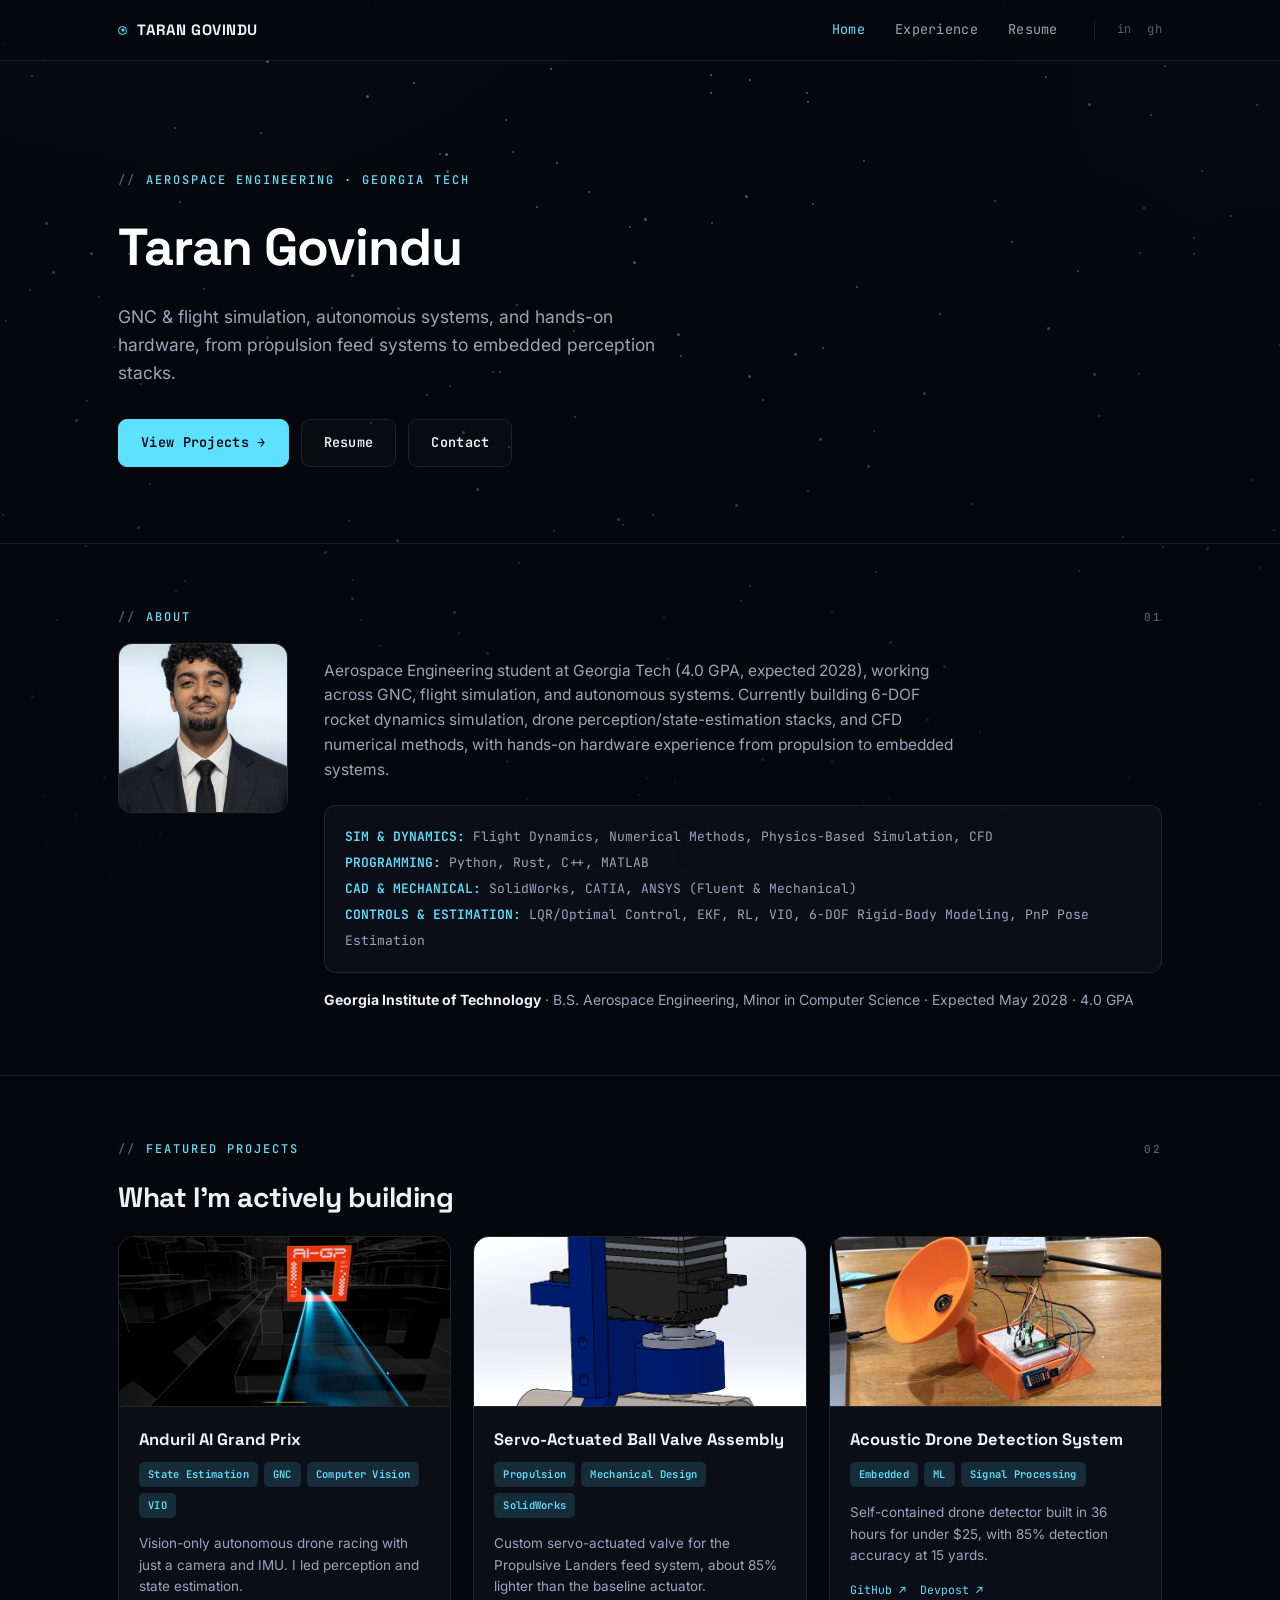
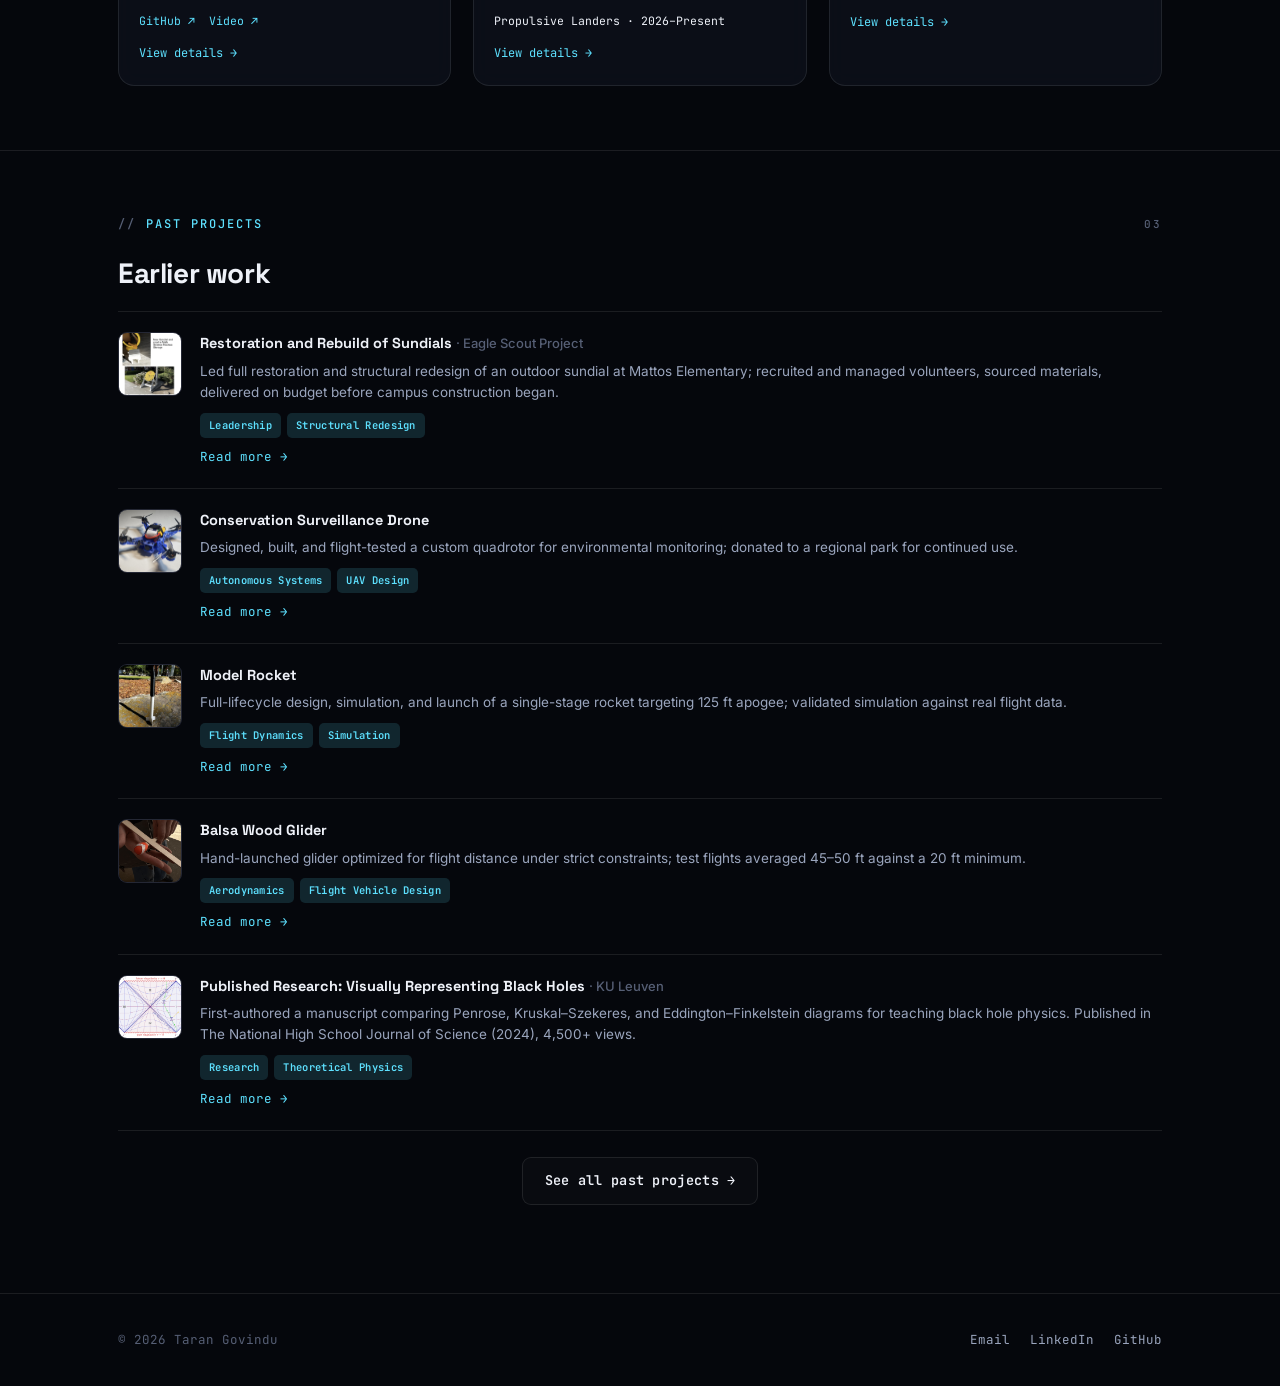
==== index.html @ 582e8c36 "Add files via upload" ====
<!DOCTYPE html>
<html lang="en">
<head>
<meta charset="UTF-8">
<meta name="viewport" content="width=device-width, initial-scale=1.0">
<title>Taran Govindu | Aerospace Engineer</title>
<link rel="preconnect" href="https://fonts.googleapis.com">
<link href="https://fonts.googleapis.com/css2?family=Inter:wght@400;500;600;700&family=Space+Grotesk:wght@500;600;700&family=JetBrains+Mono:wght@400;500;600&display=swap" rel="stylesheet">
<link rel="stylesheet" href="style.css">
</head>
<body>

<div class="space-bg">
  <div class="stars-layer stars-small"></div>
  <div class="stars-layer stars-med"></div>
  <div class="stars-layer stars-big"></div>
  <div class="vignette"></div>
</div>

<nav>
  <div class="nav-inner">
    <div class="brand"><span class="orbit"></span>TARAN GOVINDU</div>
    <div class="nav-links">
      <a href="index.html" class="active">Home</a>
      <a href="experience.html">Experience</a>
      <a href="resume.html">Resume</a>
      <div class="nav-icons">
        <a href="https://www.linkedin.com/in/taran-govindu/" target="_blank">in</a>
        <a href="https://github.com/Gowindude" target="_blank">gh</a>
      </div>
    </div>
  </div>
</nav>

<header class="hero">
  <div class="wrap">
    <div class="eyebrow">Aerospace Engineering · Georgia Tech</div>
    <h1>Taran Govindu</h1>
    <p class="tagline">GNC &amp; flight simulation, autonomous systems, and hands-on hardware, from propulsion feed systems to embedded perception stacks.</p>
    <div class="hero-ctas">
      <a class="btn btn-primary" href="#projects">View Projects →</a>
      <a class="btn btn-ghost" href="resume.html">Resume</a>
      <a class="btn btn-ghost" href="mailto:tgovindu6@gatech.edu">Contact</a>
    </div>
  </div>
</header>

<section class="bordered">
  <div class="wrap">
    <div class="eyebrow">About <span class="idx">01</span></div>
    <div class="about-grid">
      <div class="about-photo"><img src="img/profile.png" alt="Taran Govindu"></div>
      <div>
        <p class="about-text">Aerospace Engineering student at Georgia Tech (4.0 GPA, expected 2028), working across GNC, flight simulation, and autonomous systems. Currently building 6-DOF rocket dynamics simulation, drone perception/state-estimation stacks, and CFD numerical methods, with hands-on hardware experience from propulsion to embedded systems.</p>
        <div class="skills-line">
          <b>SIM &amp; DYNAMICS:</b> Flight Dynamics, Numerical Methods, Physics-Based Simulation, CFD<br>
          <b>PROGRAMMING:</b> Python, Rust, C++, MATLAB<br>
          <b>CAD &amp; MECHANICAL:</b> SolidWorks, CATIA, ANSYS (Fluent &amp; Mechanical)<br>
          <b>CONTROLS &amp; ESTIMATION:</b> LQR/Optimal Control, EKF, RL, VIO, 6-DOF Rigid-Body Modeling, PnP Pose Estimation
        </div>
        <div class="edu-line"><b>Georgia Institute of Technology</b> · B.S. Aerospace Engineering, Minor in Computer Science · Expected May 2028 · 4.0 GPA</div>
      </div>
    </div>
  </div>
</section>

<section class="bordered" id="projects">
  <div class="wrap">
    <div class="eyebrow">Featured Projects <span class="idx">02</span></div>
    <div class="section-title">What I'm actively building</div>

    <div class="project-grid">

      <!-- ANDURIL -->
      <div class="pcard" data-modal="modal-anduril">
        <div class="pcard-thumb"><img src="img/anduril-1.jpg" alt="Anduril AI Grand Prix gate detection overlay"></div>
        <div class="pcard-body">
          <h3>Anduril AI Grand Prix</h3>
          <div class="tags">
            <span class="tag">State Estimation</span><span class="tag">GNC</span><span class="tag">Computer Vision</span><span class="tag">VIO</span>
          </div>
          <p class="pcard-summary">Vision-only autonomous drone racing with just a camera and IMU. I led perception and state estimation.</p>
          <div class="pcard-links">
            <a href="https://github.com/ayushc121/AndurilGP" target="_blank" onclick="event.stopPropagation()">GitHub ↗</a>
            <a href="https://www.youtube.com/watch?v=HfdJw55CZkQ" target="_blank" onclick="event.stopPropagation()">Video ↗</a>
          </div>
          <div class="view-details">View details →</div>
        </div>
      </div>

      <!-- SERVO VALVE -->
      <div class="pcard" data-modal="modal-servo">
        <div class="pcard-thumb"><img src="img/servo-1.png" alt="Servo-actuated ball valve assembly"></div>
        <div class="pcard-body">
          <h3>Servo-Actuated Ball Valve Assembly</h3>
          <div class="tags">
            <span class="tag">Propulsion</span><span class="tag">Mechanical Design</span><span class="tag">SolidWorks</span>
          </div>
          <p class="pcard-summary">Custom servo-actuated valve for the Propulsive Landers feed system, about 85% lighter than the baseline actuator.</p>
          <div class="pcard-links">
            <span>Propulsive Landers · 2026–Present</span>
          </div>
          <div class="view-details">View details →</div>
        </div>
      </div>

      <!-- ACOUSTIC DRONE -->
      <div class="pcard" data-modal="modal-acoustic">
        <div class="pcard-thumb"><img src="img/acoustic-1.jpeg" alt="Acoustic drone detection system"></div>
        <div class="pcard-body">
          <h3>Acoustic Drone Detection System</h3>
          <div class="tags">
            <span class="tag">Embedded</span><span class="tag">ML</span><span class="tag">Signal Processing</span>
          </div>
          <p class="pcard-summary">Self-contained drone detector built in 36 hours for under $25, with 85% detection accuracy at 15 yards.</p>
          <div class="pcard-links">
            <a href="https://github.com/ayushc121/starkHacks" target="_blank" onclick="event.stopPropagation()">GitHub ↗</a>
            <a href="https://devpost.com/software/omen-1k92c5" target="_blank" onclick="event.stopPropagation()">Devpost ↗</a>
          </div>
          <div class="view-details">View details →</div>
        </div>
      </div>

    </div>
  </div>
</section>

<section>
  <div class="wrap">
    <div class="eyebrow">Past Projects <span class="idx">03</span></div>
    <div class="section-title">Earlier work</div>
    <div class="past-list">

      <div class="past-row">
        <div class="past-thumb"><img src="img/sundial-1.png" alt="Restored sundial"></div>
        <div>
          <h4>Restoration and Rebuild of Sundials <span class="meta-tag">· Eagle Scout Project</span></h4>
          <p>Led full restoration and structural redesign of an outdoor sundial at Mattos Elementary; recruited and managed volunteers, sourced materials, delivered on budget before campus construction began.</p>
          <div class="tags"><span class="tag">Leadership</span><span class="tag">Structural Redesign</span></div>
          <a class="read-more" href="past-projects.html#sundials">Read more →</a>
        </div>
      </div>

      <div class="past-row">
        <div class="past-thumb"><img src="img/drone-1.jpg" alt="Conservation surveillance drone"></div>
        <div>
          <h4>Conservation Surveillance Drone</h4>
          <p>Designed, built, and flight-tested a custom quadrotor for environmental monitoring; donated to a regional park for continued use.</p>
          <div class="tags"><span class="tag">Autonomous Systems</span><span class="tag">UAV Design</span></div>
          <a class="read-more" href="past-projects.html#conservation-drone">Read more →</a>
        </div>
      </div>

      <div class="past-row">
        <div class="past-thumb"><img src="img/rocket-1.jpg" alt="Model rocket"></div>
        <div>
          <h4>Model Rocket</h4>
          <p>Full-lifecycle design, simulation, and launch of a single-stage rocket targeting 125 ft apogee; validated simulation against real flight data.</p>
          <div class="tags"><span class="tag">Flight Dynamics</span><span class="tag">Simulation</span></div>
          <a class="read-more" href="past-projects.html#model-rocket">Read more →</a>
        </div>
      </div>

      <div class="past-row">
        <div class="past-thumb"><img src="img/glider-1.png" alt="Balsa wood glider"></div>
        <div>
          <h4>Balsa Wood Glider</h4>
          <p>Hand-launched glider optimized for flight distance under strict constraints; test flights averaged 45–50 ft against a 20 ft minimum.</p>
          <div class="tags"><span class="tag">Aerodynamics</span><span class="tag">Flight Vehicle Design</span></div>
          <a class="read-more" href="past-projects.html#balsa-glider">Read more →</a>
        </div>
      </div>

      <div class="past-row">
        <div class="past-thumb"><img src="img/blackhole-1.png" alt="Penrose diagram, black hole spacetime research"></div>
        <div>
          <h4>Published Research: Visually Representing Black Holes <span class="meta-tag">· KU Leuven</span></h4>
          <p>First-authored a manuscript comparing Penrose, Kruskal–Szekeres, and Eddington–Finkelstein diagrams for teaching black hole physics. Published in The National High School Journal of Science (2024), 4,500+ views.</p>
          <div class="tags"><span class="tag">Research</span><span class="tag">Theoretical Physics</span></div>
          <a class="read-more" href="past-projects.html#black-hole-research">Read more →</a>
        </div>
      </div>

    </div>
    <div class="past-section-cta">
      <a class="btn btn-ghost" href="past-projects.html">See all past projects →</a>
    </div>
  </div>
</section>

<footer>
  <div class="wrap" style="display:flex; justify-content:space-between; width:100%; align-items:center;">
    <div>© 2026 Taran Govindu</div>
    <div class="footer-links">
      <a href="mailto:tgovindu6@gatech.edu">Email</a>
      <a href="https://www.linkedin.com/in/taran-govindu/" target="_blank">LinkedIn</a>
      <a href="https://github.com/Gowindude" target="_blank">GitHub</a>
    </div>
  </div>
</footer>

<!-- ===== MODAL OVERLAY ===== -->
<div class="modal-overlay" id="modal-overlay">
  <div class="modal-panel" id="modal-panel"></div>
</div>

<!-- ===== HIDDEN MODAL TEMPLATES ===== -->
<template id="modal-anduril">
  <button class="modal-close" onclick="closeModal()">✕</button>
  <div class="tags"><span class="tag">State Estimation</span><span class="tag">GNC</span><span class="tag">Computer Vision</span><span class="tag">VIO</span></div>
  <h2>Anduril AI Grand Prix</h2>
  <div class="pp-meta">Autonomous Drone Racing Competition · May – Aug 2026</div>
  <div class="modal-gallery">
    <img src="img/anduril-1.jpg" alt="Sim gameplay view of the drone approaching a gate">
    <img src="img/anduril-detect-1.jpg" alt="Gate detection at close range">
    <img src="img/anduril-detect-5.jpg" alt="Gate detection with AI GP branding visible">
    <img src="img/anduril-detect-3.jpg" alt="Gate detection at mid range">
    <img src="img/anduril-detect-7.jpg" alt="Gate detection at longer range">
  </div>
  <div class="whr">
    <h4>What?</h4>
    <ul>
      <li>Built a vision-only autonomous racing client for the DCL drone simulator, using just a camera and IMU with no other sensors, flying a full course of gates with zero human input</li>
      <li>Worked as a 2-person team; my scope was perception and state estimation</li>
    </ul>
    <h4>How?</h4>
    <ul>
      <li>Detected gates with a Perspective-n-Point (PnP) pose solver reading the live camera feed</li>
      <li>Fused gate detections with IMU data in a six-state, gate-relative Extended Kalman Filter (EKF) running at 400 Hz for visual-inertial odometry</li>
      <li>Built the offline accuracy-scoring framework that diffed 934 frames against true odometry by range, and traced a systematic −1.12 m vertical bias to the vision pipeline</li>
    </ul>
    <h4>Results?</h4>
    <ul>
      <li>6.5x lower position error vs. raw strapdown, 2.8x lower velocity error vs. raw computer vision</li>
      <li>Completed the full course in both virtual qualifiers: VQ1, which was telemetry-guided, and VQ2, which was vision-only with just a camera and IMU</li>
      <li>VQ2's vision-only system worked and cleared every gate, but wasn't fast enough to advance past the virtual qualifiers</li>
    </ul>
  </div>
  <div class="teammate-note">Built with a teammate. I led perception and state estimation, and they led MAVLink comms, controls, and system identification.</div>
  <div class="pcard-links">
    <a href="https://github.com/ayushc121/AndurilGP" target="_blank">GitHub ↗</a>
    <a href="https://www.youtube.com/watch?v=HfdJw55CZkQ" target="_blank">Video ↗</a>
  </div>
</template>

<template id="modal-servo">
  <button class="modal-close" onclick="closeModal()">✕</button>
  <div class="tags"><span class="tag">Propulsion</span><span class="tag">Mechanical Design</span><span class="tag">SolidWorks</span></div>
  <h2>Servo-Actuated Ball Valve Assembly</h2>
  <div class="pp-meta">Propulsive Landers Rocket Team · 2026 – Present</div>
  <div class="modal-gallery">
    <img src="img/servo-1.png" alt="Servo mount iteration with direct mounting to valve">
    <img src="img/servo-2.png" alt="Direct mounting iteration with servo using metal hardware">
    <img src="img/servo-3.png" alt="Gear-reduction iteration with custom gears, hex mount, and metal adapter plates">
  </div>
  <div class="whr">
    <h4>What?</h4>
    <ul>
      <li>Designed a custom servo-actuated ball valve assembly for the Propulsive Landers propulsion feed system</li>
      <li>Goal: replace an existing ~5 lb electric motor actuator under a strict 5.5 lb total PFS mass budget</li>
    </ul>
    <h4>How?</h4>
    <ul>
      <li>Sized the servo from first principles using torque requirements derived from valve geometry and flow conditions</li>
      <li>Modeled three design iterations in SolidWorks (direct mount, metal-hardware mount, and a gear-reduction mount to cut required servo torque), incorporating feedback from structures and propulsion leads</li>
      <li>Managed the full project lifecycle from constraints analysis through 3D printing and assembly</li>
    </ul>
    <h4>Results?</h4>
    <ul>
      <li>~85% mass reduction per actuator (~0.7 lb vs. ~5 lb), saving ~16 lbs across all 4 PFS valves</li>
      <li>Final configuration selected for implementation; hardware testing in progress</li>
    </ul>
  </div>
</template>

<template id="modal-acoustic">
  <button class="modal-close" onclick="closeModal()">✕</button>
  <div class="tags"><span class="tag">Embedded</span><span class="tag">ML</span><span class="tag">Signal Processing</span></div>
  <h2>Acoustic Drone Detection System</h2>
  <div class="pp-meta">36-Hour Hackathon Build · Apr 2026</div>
  <div class="modal-gallery">
    <img src="img/acoustic-1.jpeg" alt="Fully assembled detection system with printed dish and electronics">
    <img src="img/acoustic-2.jpeg" alt="Detection system and optional display reacting to drone audio">
    <img src="img/acoustic-3.jpg" alt="Solar panel power source for detection system">
    <img src="img/acoustic-4.png" alt="Parabolic dish modeled in SolidWorks">
  </div>
  <div class="whr">
    <h4>What?</h4>
    <ul>
      <li>Self-contained drone detection system built in under 36 hours for under $25, with no WiFi or external dependencies</li>
      <li>Processes audio in real time and outputs a confidence score for drone presence</li>
    </ul>
    <h4>How?</h4>
    <ul>
      <li>Reverse-engineered a speaker as a microphone using acoustic reciprocity after no reliable mic was available</li>
      <li>3D-printed a mathematically calculated parabolic dish in SolidWorks to maximize signal capture, solar-powered</li>
      <li>Trained a deep learning model on 20,000+ audio samples in Python; ported to C++ to run entirely on an ESP32 microcontroller</li>
    </ul>
    <h4>Results?</h4>
    <ul>
      <li>85% drone detection accuracy at 15 yards, fully on-device with no external compute</li>
    </ul>
  </div>
  <div class="teammate-note">Built with a teammate at a 36-hour hackathon.</div>
  <div class="pcard-links">
    <a href="https://github.com/ayushc121/starkHacks" target="_blank">GitHub ↗</a>
    <a href="https://devpost.com/software/omen-1k92c5" target="_blank">Devpost ↗</a>
  </div>
</template>

<script>
  const overlay = document.getElementById('modal-overlay');
  const panel = document.getElementById('modal-panel');

  document.querySelectorAll('.pcard[data-modal]').forEach(card => {
    card.addEventListener('click', () => {
      const tpl = document.getElementById(card.dataset.modal);
      if (!tpl) return;
      panel.innerHTML = tpl.innerHTML;
      overlay.classList.add('open');
      document.body.style.overflow = 'hidden';
    });
  });

  function closeModal(){
    overlay.classList.remove('open');
    document.body.style.overflow = '';
  }
  overlay.addEventListener('click', (e) => { if (e.target === overlay) closeModal(); });
  document.addEventListener('keydown', (e) => { if (e.key === 'Escape') closeModal(); });
</script>

</body>
</html>
---- style.css ----
/* ===== Taran Govindu | Portfolio · Deep Space theme ===== */
:root{
  --bg: #05070c;
  --panel: rgba(16,20,32,0.6);
  --panel-solid: #0e1220;
  --border: rgba(255,255,255,0.09);
  --border-hover: rgba(94,225,255,0.45);
  --text: #eef1f8;
  --text-dim: #9aa5bd;
  --text-faint: #565f75;
  --accent: #5ee1ff;
  --accent-soft: rgba(94,225,255,0.14);
  --accent-2: #ffb454;
  --radius: 16px;
  --maxw: 1100px;
  --mono: 'JetBrains Mono', ui-monospace, monospace;
  --display: 'Space Grotesk', 'Inter', sans-serif;
  --body-font: 'Inter', -apple-system, sans-serif;
}
*{box-sizing:border-box;}
html{scroll-behavior:smooth;}
body{
  margin:0;
  background: var(--bg);
  color: var(--text);
  font-family: var(--body-font);
  line-height:1.6;
  position:relative;
  overflow-x:hidden;
}
a{color:inherit; text-decoration:none;}
.wrap{max-width:var(--maxw); margin:0 auto; padding:0 28px; position:relative; z-index:2;}

/* ===== Deep space background layers ===== */
.space-bg{
  position:fixed; inset:0; z-index:0; pointer-events:none; overflow:hidden;
  background:
    radial-gradient(ellipse 900px 600px at 12% -10%, rgba(94,225,255,0.05), transparent 60%),
    radial-gradient(ellipse 800px 700px at 100% 10%, rgba(157,94,255,0.05), transparent 55%),
    radial-gradient(ellipse 700px 900px at 50% 120%, rgba(255,140,80,0.03), transparent 60%),
    #05070c;
}
.stars-layer{position:absolute; inset:0; width:100%; height:100%;}
.stars-small{width:2px; height:2px; background:transparent; box-shadow:663px 617px #fff, 808px 2666px #fff, 98px 296px #fff, 1681px 2194px #fff, 192px 1497px #fff, 1193px 237px #fff, 1863px 2078px #fff, 439px 153px #fff, 176px 1776px #fff, 856px 286px #fff, 492px 371px #fff, 1128px 1738px #fff, 121px 2316px #fff, 253px 914px #fff, 1291px 2569px #fff, 1193px 253px #fff, 1181px 2398px #fff, 812px 203px #fff, 1999px 905px #fff, 95px 2280px #fff, 1758px 545px #fff, 593px 1716px #fff, 295px 2214px #fff, 241px 2338px #fff, 631px 2294px #fff, 1671px 2793px #fff, 370px 422px #fff, 1191px 2339px #fff, 1308px 769px #fff, 762px 399px #fff, 1121px 2916px #fff, 128px 2311px #fff, 122px 2535px #fff, 421px 2033px #fff, 1393px 2177px #fff, 875px 1286px #fff, 953px 2398px #fff, 1891px 1856px #fff, 740px 1227px #fff, 508px 736px #fff, 1431px 999px #fff, 167px 2352px #fff, 614px 2151px #fff, 1013px 1406px #fff, 1493px 1838px #fff, 589px 2494px #fff, 149px 483px #fff, 1048px 1712px #fff, 337px 1401px #fff, 311px 2002px #fff, 863px 160px #fff, 1970px 2737px #fff, 158px 2285px #fff, 1173px 1285px #fff, 696px 2847px #fff, 717px 2434px #fff, 1017px 2375px #fff, 1632px 1868px #fff, 140px 383px #fff, 1934px 1105px #fff, 970px 2855px #fff, 1360px 266px #fff, 124px 2994px #fff, 1436px 1268px #fff, 1325px 2367px #fff, 1395px 1825px #fff, 582px 2935px #fff, 790px 2738px #fff, 710px 92px #fff, 1926px 1891px #fff, 727px 688px #fff, 1251px 479px #fff, 1011px 241px #fff, 446px 1177px #fff, 264px 1014px #fff, 814px 1601px #fff, 1877px 2033px #fff, 165px 681px #fff, 919px 1645px #fff, 1125px 1138px #fff, 1809px 560px #fff, 1677px 1763px #fff, 1769px 2253px #fff, 570px 2893px #fff, 850px 1469px #fff, 1398px 1558px #fff, 1961px 945px #fff, 309px 339px #fff, 360px 619px #fff, 475px 2697px #fff, 477px 49px #fff, 993px 2413px #fff, 373px 1076px #fff, 577px 16px #fff, 298px 1716px #fff, 1094px 1512px #fff, 1248px 2319px #fff, 652px 514px #fff, 1414px 2111px #fff, 1946px 2529px #fff, 1341px 2769px #fff, 1515px 221px #fff, 935px 2787px #fff, 1634px 2290px #fff, 803px 1630px #fff, 817px 1614px #fff, 212px 1972px #fff, 1299px 1640px #fff, 127px 780px #fff, 137px 855px #fff, 902px 664px #fff, 225px 1392px #fff, 1230px 215px #fff, 209px 0px #fff, 1160px 619px #fff, 1098px 415px #fff, 1943px 1489px #fff, 1256px 104px #fff, 144px 851px #fff, 1257px 1541px #fff, 304px 2598px #fff, 516px 1422px #fff, 1233px 1491px #fff, 971px 503px #fff, 236px 1999px #fff, 954px 1967px #fff, 990px 1277px #fff, 175px 590px #fff, 209px 1403px #fff, 1516px 1084px #fff, 980px 2834px #fff, 330px 2114px #fff, 47px 840px #fff, 1947px 2163px #fff, 740px 600px #fff, 1413px 2224px #fff, 1872px 110px #fff, 1552px 2163px #fff, 610px 2633px #fff, 1768px 372px #fff, 1425px 1069px #fff, 1061px 1502px #fff, 1860px 684px #fff, 728px 912px #fff, 1090px 2218px #fff, 1595px 2059px #fff, 675px 2606px #fff, 456px 2511px #fff, 1661px 799px #fff, 1650px 980px #fff, 1675px 1641px #fff, 1515px 928px #fff, 409px 2120px #fff, 1009px 1456px #fff, 1497px 118px #fff, 57px 1144px #fff, 967px 1061px #fff, 396px 2836px #fff, 1239px 1410px #fff, 915px 2961px #fff, 715px 1493px #fff, 164px 903px #fff, 209px 929px #fff, 962px 805px #fff, 691px 837px #fff, 988px 2556px #fff, 1843px 2499px #fff, 1721px 7px #fff, 981px 2674px #fff, 704px 2634px #fff, 173px 2705px #fff, 245px 1591px #fff, 1602px 2914px #fff, 1536px 816px #fff, 979px 731px #fff, 888px 2604px #fff, 680px 355px #fff, 1640px 2956px #fff, 810px 1897px #fff, 822px 347px #fff, 1484px 650px #fff, 348px 520px #fff, 56px 619px #fff, 1209px 1906px #fff, 1651px 2686px #fff, 299px 2505px #fff, 1692px 2440px #fff, 971px 2692px #fff, 1919px 1435px #fff, 319px 2247px #fff, 1122px 536px #fff, 43px 58px #fff, 1637px 2975px #fff, 1330px 420px #fff, 1078px 570px #fff, 888px 797px #fff, 1691px 864px #fff, 57px 1031px #fff, 435px 1199px #fff, 1026px 985px #fff, 1564px 2402px #fff, 667px 1062px #fff, 1114px 1716px #fff, 1708px 536px #fff, 124px 1449px #fff, 1838px 1876px #fff, 1356px 2389px #fff, 1669px 2116px #fff, 861px 2054px #fff, 267px 2178px #fff, 310px 2144px #fff, 1045px 76px #fff, 1787px 1802px #fff, 1590px 750px #fff, 1246px 16px #fff, 1589px 613px #fff, 352px 579px #fff, 969px 2535px #fff, 1485px 492px #fff, 1139px 252px #fff, 667px 2794px #fff, 1061px 2173px #fff, 1137px 1976px #fff, 1606px 434px #fff, 1808px 2294px #fff, 116px 1017px #fff, 391px 1134px #fff, 86px 400px #fff, 1039px 1852px #fff, 1150px 114px #fff, 1556px 259px #fff, 907px 1333px #fff, 1254px 2070px #fff, 1241px 2097px #fff, 408px 2837px #fff, 567px 1852px #fff, 1040px 2184px #fff, 1653px 1958px #fff, 1039px 1014px #fff, 1431px 2143px #fff, 1795px 1063px #fff, 1889px 2291px #fff, 1828px 829px #fff, 1720px 1833px #fff, 280px 1706px #fff, 249px 1607px #fff, 905px 1294px #fff, 148px 2749px #fff, 492px 1754px #fff, 149px 871px #fff, 1371px 1240px #fff, 1605px 501px #fff, 1837px 632px #fff, 1924px 2933px #fff, 1317px 2704px #fff, 749px 585px #fff, 518px 562px #fff, 1981px 1915px #fff, 449px 385px #fff, 815px 1995px #fff, 333px 2735px #fff, 1704px 916px #fff, 330px 2893px #fff, 883px 2111px #fff, 827px 1389px #fff, 862px 801px #fff, 730px 1304px #fff, 188px 2957px #fff, 749px 79px #fff, 692px 2269px #fff, 939px 1804px #fff, 1440px 74px #fff, 787px 1357px #fff, 1059px 2555px #fff, 605px 2098px #fff, 1967px 263px #fff, 231px 936px #fff, 1990px 429px #fff, 172px 1087px #fff, 556px 162px #fff, 1855px 743px #fff, 553px 530px #fff, 1678px 1729px #fff, 1739px 2768px #fff, 1677px 1059px #fff, 831px 611px #fff, 1098px 2108px #fff, 1168px 2025px #fff, 1434px 1339px #fff, 183px 1143px #fff, 117px 2818px #fff, 375px 1742px #fff, 1833px 296px #fff, 550px 68px #fff, 1299px 362px #fff, 1641px 1067px #fff, 171px 2491px #fff, 1753px 910px #fff, 136px 1083px #fff, 1766px 498px #fff, 929px 47px #fff, 694px 2265px #fff, 855px 1097px #fff, 1273px 529px #fff, 88px 2158px #fff, 1453px 976px #fff, 1921px 448px #fff, 1984px 661px #fff, 536px 206px #fff, 370px 826px #fff, 1909px 1277px #fff, 1287px 1249px #fff, 1087px 843px #fff, 593px 1825px #fff, 1024px 2753px #fff, 364px 1108px #fff, 710px 74px #fff, 512px 151px #fff, 31px 75px #fff, 1501px 2071px #fff, 1128px 776px #fff, 1053px 1944px #fff, 503px 1831px #fff, 217px 2696px #fff, 1677px 2662px #fff, 885px 2689px #fff, 1013px 2236px #fff, 1709px 1610px #fff, 1987px 2075px #fff, 630px 2816px #fff, 440px 940px #fff, 701px 813px #fff, 1704px 2894px #fff, 1492px 2604px #fff, 286px 1657px #fff, 711px 222px #fff, 1714px 531px #fff, 29px 289px #fff, 1280px 1046px #fff, 882px 668px #fff, 113px 346px #fff, 1362px 1560px #fff, 1782px 2072px #fff, 1373px 1154px #fff, 1226px 992px #fff, 1418px 1200px #fff, 92px 1881px #fff, 379px 645px #fff, 550px 1826px #fff, 7px 1078px #fff, 745px 1347px #fff, 1991px 2240px #fff, 662px 1001px #fff, 70px 1267px #fff, 446px 1460px #fff, 374px 4px #fff, 686px 1563px #fff, 171px 1944px #fff, 571px 2059px #fff, 1343px 823px #fff, 508px 2067px #fff, 1589px 20px #fff, 186px 1082px #fff, 1673px 367px #fff, 294px 1636px #fff, 1201px 170px #fff, 806px 92px #fff, 613px 1246px #fff, 1289px 953px #fff, 173px 2398px #fff, 1961px 2167px #fff, 1747px 635px #fff, 1346px 2932px #fff, 1605px 2443px #fff, 797px 1335px #fff, 1475px 2024px #fff, 306px 1163px #fff, 1483px 2534px #fff, 1317px 592px #fff, 89px 2928px #fff, 1826px 2101px #fff, 1284px 1758px #fff, 1502px 2871px #fff, 1663px 2070px #fff, 285px 2145px #fff, 1541px 2065px #fff, 1164px 65px #fff, 1692px 2811px #fff, 1196px 2913px #fff, 1398px 2839px #fff, 1316px 941px #fff, 174px 127px #fff, 85px 545px #fff, 1304px 1477px #fff, 1965px 429px #fff, 771px 1848px #fff, 1143px 207px #fff, 1285px 77px #fff, 1282px 2176px #fff, 1394px 1001px #fff, 1002px 1080px #fff, 6px 1871px #fff, 1633px 287px #fff, 1532px 2060px #fff, 1838px 2192px #fff, 188px 2700px #fff, 1077px 270px #fff, 1527px 1940px #fff, 516px 304px #fff, 1732px 1087px #fff, 480px 2987px #fff, 1549px 840px #fff, 472px 2662px #fff, 1998px 1885px #fff, 1011px 1566px #fff, 157px 1962px #fff, 1864px 2800px #fff, 588px 191px #fff, 1263px 2591px #fff, 1316px 812px #fff, 158px 2456px #fff, 301px 1358px #fff, 520px 2668px #fff, 1522px 2838px #fff, 623px 2544px #fff, 1162px 546px #fff, 25px 1975px #fff, 124px 1989px #fff, 550px 2752px #fff, 203px 2835px #fff, 445px 2767px #fff, 1002px 1191px #fff, 1451px 2115px #fff, 584px 1903px #fff, 954px 1910px #fff, 1571px 485px #fff, 1830px 2249px #fff, 408px 1276px #fff, 175px 1937px #fff, 35px 1186px #fff, 939px 313px #fff, 1679px 2075px #fff, 1982px 1840px #fff, 550px 1584px #fff, 429px 863px #fff, 152px 2381px #fff, 184px 580px #fff, 1530px 2146px #fff, 536px 1472px #fff, 271px 2471px #fff, 1679px 2587px #fff, 1041px 1145px #fff, 1816px 461px #fff, 1440px 1495px #fff, 473px 2039px #fff, 1838px 1991px #fff, 807px 101px #fff, 325px 14px #fff, 1945px 2013px #fff, 1395px 1846px #fff, 830px 1236px #fff, 1489px 576px #fff, 852px 1408px #fff, 770px 1294px #fff, 247px 1357px #fff, 3px 1329px #fff, 1537px 1385px #fff, 1718px 1631px #fff, 245px 801px #fff, 1460px 48px #fff, 1846px 1187px #fff, 518px 1524px #fff, 133px 1609px #fff, 799px 2413px #fff, 156px 1477px #fff, 1895px 1753px #fff, 1547px 1127px #fff, 1749px 197px #fff, 574px 416px #fff, 105px 2711px #fff, 584px 2600px #fff, 1916px 609px #fff, 510px 1088px #fff, 893px 2092px #fff, 646px 777px #fff, 1583px 1529px #fff, 1607px 1752px #fff, 1810px 118px #fff, 1662px 2584px #fff, 819px 2269px #fff, 1124px 833px #fff, 1473px 330px #fff, 101px 2999px #fff, 841px 1846px #fff, 1259px 567px #fff, 1319px 1172px #fff, 994px 200px #fff, 1867px 2253px #fff, 260px 699px #fff, 967px 1699px #fff, 703px 1154px #fff, 609px 1047px #fff, 1513px 2673px #fff, 532px 1663px #fff, 1343px 977px #fff, 616px 1979px #fff, 1141px 2739px #fff, 807px 490px #fff, 342px 2634px #fff, 331px 307px #fff, 425px 2050px #fff, 1855px 2036px #fff, 1127px 901px #fff, 927px 1363px #fff, 1554px 1843px #fff, 875px 571px #fff, 1121px 788px #fff, 499px 371px #fff, 357px 1400px #fff, 1138px 373px #fff, 653px 979px #fff, 754px 1058px #fff, 1657px 2333px #fff, 413px 82px #fff, 1535px 1690px #fff, 784px 1695px #fff, 1527px 2146px #fff, 430px 1543px #fff, 553px 1385px #fff, 1540px 254px #fff, 1020px 1136px #fff, 1176px 1475px #fff, 257px 2812px #fff, 1030px 2167px #fff, 1289px 884px #fff, 189px 1110px #fff, 1836px 1017px #fff, 787px 1637px #fff, 1322px 1826px #fff, 884px 1278px #fff, 1738px 89px #fff, 260px 132px #fff, 870px 2906px #fff, 1564px 1938px #fff, 1983px 2405px #fff, 1003px 0px #fff, 149px 1603px #fff, 1905px 2162px #fff, 1751px 1917px #fff, 1991px 1838px #fff, 508px 446px #fff, 458px 632px #fff, 311px 2139px #fff, 1990px 2793px #fff, 223px 2956px #fff, 1435px 2651px #fff, 1733px 1873px #fff, 174px 2258px #fff, 1591px 161px #fff, 2px 514px #fff, 476px 2332px #fff, 1883px 153px #fff, 1321px 2928px #fff, 622px 524px #fff, 1283px 1031px #fff, 1081px 2606px #fff, 895px 2861px #fff, 1564px 459px #fff, 203px 288px #fff, 615px 2148px #fff, 1932px 2387px #fff, 392px 1589px #fff, 534px 915px #fff, 1618px 2461px #fff, 2px 42px #fff, 1100px 1235px #fff, 943px 1141px #fff, 1963px 1295px #fff, 1320px 992px #fff, 973px 2155px #fff, 480px 2240px #fff, 505px 119px #fff, 1967px 1686px #fff, 1443px 2660px #fff, 629px 226px #fff, 44px 795px #fff, 1020px 2762px #fff, 1325px 1720px #fff, 166px 1053px #fff, 466px 2733px #fff, 869px 1516px #fff, 464px 2019px #fff, 69px 2850px #fff, 692px 2942px #fff, 861px 1484px #fff, 1397px 1623px #fff, 405px 27px #fff, 1632px 1196px #fff, 1513px 2067px #fff, 138px 840px #fff, 1015px 820px #fff, 638px 794px #fff, 472px 1905px #fff, 453px 1085px #fff, 1557px 1208px #fff, 223px 2554px #fff, 1015px 2498px #fff, 383px 914px #fff, 993px 1708px #fff, 1864px 2725px #fff, 115px 2436px #fff, 299px 1611px #fff, 111px 872px #fff, 48px 2441px #fff, 290px 1701px #fff, 106px 2907px #fff, 123px 754px #fff, 805px 1841px #fff, 1839px 2916px #fff, 1809px 1286px #fff, 1500px 463px #fff, 162px 678px #fff, 674px 781px #fff, 379px 2672px #fff, 1916px 2149px #fff, 1528px 1915px #fff, 65px 1277px #fff, 1360px 2971px #fff, 775px 1531px #fff, 679px 1812px #fff, 346px 446px #fff, 5px 320px #fff, 573px 330px #fff, 719px 1721px #fff, 1956px 506px #fff, 1149px 849px #fff, 778px 1460px #fff, 1574px 1264px #fff, 1683px 1771px #fff, 179px 201px #fff, 1444px 1939px #fff, 400px 1526px #fff, 1109px 1828px #fff, 395px 1324px #fff, 745px 1943px #fff, 62px 2587px #fff, 841px 1015px #fff, 1662px 2561px #fff, 1570px 1657px #fff, 83px 1538px #fff, 71px 1900px #fff, 128px 253px #fff, 526px 798px #fff, 1530px 257px #fff, 1840px 2480px #fff, 694px 1486px #fff, 557px 1372px #fff, 1961px 2527px #fff, 89px 1073px #fff, 1528px 2935px #fff, 1412px 1296px #fff, 1892px 1128px #fff, 609px 15px #fff, 1477px 2439px #fff, 1876px 2596px #fff, 1938px 267px #fff, 49px 957px #fff, 219px 1946px #fff, 1465px 1907px #fff, 1953px 1583px #fff, 1617px 1028px #fff, 1870px 1761px #fff, 1668px 2021px #fff, 271px 2033px #fff, 374px 35px #fff, 1643px 1242px #fff, 1685px 2834px #fff, 1582px 619px #fff, 1243px 967px #fff, 671px 1308px #fff, 943px 1482px #fff, 1605px 2440px #fff, 161px 2096px #fff, 404px 1604px #fff, 1541px 655px #fff, 506px 1670px #fff, 132px 2660px #fff, 69px 1973px #fff, 1131px 2230px #fff, 667px 658px #fff, 873px 430px #fff, 147px 1084px #fff, 1279px 344px #fff, 426px 394px #fff, 862px 2041px #fff, 1453px 1830px #fff, 354px 959px #fff, 272px 1707px #fff, 943px 2540px #fff, 1825px 2761px #fff; opacity:0.4;}
.stars-med{width:3px; height:3px; background:transparent; box-shadow:481px 2205px #fff, 1734px 2721px #fff, 1555px 496px #fff, 1596px 1203px #fff, 601px 1144px #fff, 1160px 1096px #fff, 763px 1040px #fff, 1511px 1066px #fff, 407px 1799px #fff, 506px 760px #fff, 502px 964px #fff, 314px 1152px #fff, 1810px 2368px #fff, 385px 1336px #fff, 132px 1622px #fff, 515px 1007px #fff, 1039px 2155px #fff, 473px 2660px #fff, 1655px 411px #fff, 1338px 1900px #fff, 75px 419px #fff, 9px 1944px #fff, 1808px 946px #fff, 1721px 1836px #fff, 1872px 1531px #fff, 82px 1202px #fff, 476px 488px #fff, 103px 776px #fff, 1229px 2388px #fff, 397px 307px #fff, 762px 2099px #fff, 1773px 728px #fff, 919px 2470px #fff, 532px 2722px #fff, 1936px 25px #fff, 216px 2611px #fff, 1220px 2906px #fff, 1269px 1432px #fff, 445px 153px #fff, 755px 1392px #fff, 289px 180px #fff, 417px 1044px #fff, 78px 2455px #fff, 1499px 2669px #fff, 1871px 833px #fff, 1668px 46px #fff, 1676px 1340px #fff, 837px 2778px #fff, 761px 758px #fff, 1271px 1278px #fff, 159px 833px #fff, 64px 2030px #fff, 1122px 1980px #fff, 129px 1671px #fff, 207px 1619px #fff, 1359px 2253px #fff, 316px 2618px #fff, 1093px 373px #fff, 1337px 670px #fff, 814px 2848px #fff, 555px 1678px #fff, 580px 2735px #fff, 629px 1711px #fff, 1952px 210px #fff, 639px 2320px #fff, 1809px 1463px #fff, 848px 1705px #fff, 37px 1490px #fff, 1319px 807px #fff, 800px 2982px #fff, 829px 834px #fff, 1929px 24px #fff, 889px 641px #fff, 867px 465px #fff, 1680px 370px #fff, 831px 2366px #fff, 1808px 1493px #fff, 943px 665px #fff, 266px 60px #fff, 105px 2259px #fff, 291px 2624px #fff, 1651px 1624px #fff, 182px 2346px #fff, 1274px 1518px #fff, 1509px 2066px #fff, 351px 597px #fff, 712px 1160px #fff, 331px 2134px #fff, 351px 274px #fff, 222px 1571px #fff, 1004px 808px #fff, 617px 518px #fff, 1714px 178px #fff, 1997px 1977px #fff, 644px 218px #fff, 1244px 2606px #fff, 794px 353px #fff, 1851px 2917px #fff, 1270px 2818px #fff, 1688px 656px #fff, 1311px 909px #fff, 1271px 1656px #fff, 1258px 803px #fff, 1698px 1937px #fff, 374px 2315px #fff, 446px 170px #fff, 818px 2121px #fff, 320px 1571px #fff, 735px 504px #fff, 306px 1011px #fff, 1987px 2969px #fff, 1670px 788px #fff, 84px 2303px #fff, 1725px 2753px #fff, 78px 2735px #fff, 1716px 1327px #fff, 241px 1596px #fff, 1227px 1866px #fff, 1126px 2568px #fff, 1593px 1254px #fff, 1329px 1720px #fff, 631px 2386px #fff, 510px 1743px #fff, 797px 2698px #fff, 752px 1830px #fff, 1031px 1795px #fff, 366px 95px #fff, 7px 2534px #fff, 1002px 1905px #fff, 481px 1830px #fff, 1563px 2533px #fff, 1597px 1877px #fff, 1713px 735px #fff, 1659px 1938px #fff, 819px 438px #fff, 137px 526px #fff, 734px 1763px #fff, 748px 375px #fff, 1643px 1810px #fff, 1032px 2089px #fff, 1345px 166px #fff, 83px 2606px #fff, 266px 336px #fff, 1888px 1285px #fff, 1592px 2950px #fff, 1047px 327px #fff, 111px 2064px #fff, 1832px 1547px #fff, 1336px 557px #fff, 52px 271px #fff, 1257px 2998px #fff, 1418px 448px #fff, 396px 539px #fff, 1813px 2014px #fff, 589px 676px #fff, 1405px 2953px #fff, 1905px 905px #fff, 134px 1437px #fff, 1250px 1033px #fff, 325px 1326px #fff, 1836px 2513px #fff, 563px 1869px #fff, 294px 1041px #fff, 1028px 1966px #fff, 426px 2424px #fff, 538px 2522px #fff, 1036px 972px #fff, 653px 1524px #fff, 75px 814px #fff, 372px 1652px #fff, 330px 2607px #fff, 1917px 1139px #fff, 1391px 1342px #fff, 1833px 1543px #fff, 345px 1082px #fff, 235px 2173px #fff, 99px 2606px #fff, 1757px 1473px #fff, 1978px 1855px #fff, 1137px 2135px #fff, 1187px 2821px #fff, 1807px 428px #fff, 516px 2194px #fff, 1289px 1614px #fff, 1511px 1521px #fff, 542px 1539px #fff, 755px 2364px #fff, 299px 1475px #fff, 677px 333px #fff, 905px 942px #fff, 361px 2520px #fff, 1522px 197px #fff, 606px 2113px #fff, 519px 1270px #fff, 1309px 2399px #fff, 1901px 2718px #fff, 1834px 1280px #fff, 1501px 7px #fff, 1530px 138px #fff, 453px 611px #fff; opacity:0.55; border-radius:50%;}
.stars-big{width:3px; height:3px; background:transparent; opacity:0.5; box-shadow:595px 2523px #fff, 1281px 1770px #fff, 855px 2099px #fff, 745px 195px #fff, 270px 2000px #fff, 465px 2508px #fff, 1337px 186px #fff, 45px 222px #fff, 5px 2322px #fff, 726px 1244px #fff, 217px 2142px #fff, 731px 2187px #fff, 459px 1692px #fff, 1195px 1233px #fff, 1206px 547px #fff, 418px 1500px #fff, 1277px 1945px #fff, 324px 551px #fff, 28px 997px #fff, 1448px 611px #fff, 923px 392px #fff, 130px 2614px #fff, 296px 2725px #fff, 1601px 1104px #fff, 823px 1082px #fff, 1980px 47px #fff, 114px 2641px #fff, 1681px 2303px #fff, 1828px 1434px #fff, 1217px 2644px #fff, 1184px 1817px #fff, 1232px 2120px #fff, 1502px 2018px #fff, 508px 676px #fff, 1850px 1px #fff, 90px 252px #fff, 1088px 103px #fff, 831px 760px #fff, 486px 652px #fff, 119px 429px #fff, 25px 2509px #fff, 1128px 2690px #fff, 1927px 807px #fff, 291px 1692px #fff, 408px 2122px #fff, 1245px 2632px #fff, 1038px 2652px #fff, 1313px 1700px #fff, 1665px 2511px #fff, 357px 2083px #fff, 633px 261px #fff, 614px 2563px #fff, 99px 2966px #fff, 1603px 1957px #fff, 1465px 2205px #fff, 13px 1536px #fff, 1729px 1788px #fff, 1526px 1905px #fff, 164px 2685px #fff, 926px 718px #fff, 462px 431px #fff, 535px 951px #fff, 1318px 158px #fff, 252px 1374px #fff, 1825px 2847px #fff, 1930px 1078px #fff, 1457px 215px #fff, 544px 2604px #fff, 1134px 2782px #fff, 893px 2808px #fff, 1614px 2143px #fff, 1990px 1086px #fff, 605px 2629px #fff, 1901px 888px #fff, 174px 2078px #fff, 31px 695px #fff, 533px 967px #fff, 1723px 830px #fff, 1934px 652px #fff, 1528px 1338px #fff, 393px 1592px #fff, 672px 2462px #fff, 489px 1554px #fff, 1858px 2583px #fff, 1887px 2837px #fff, 1362px 2196px #fff, 961px 1933px #fff, 1719px 2173px #fff, 1428px 26px #fff, 1756px 108px #fff; border-radius:50%; animation:twinkle 6s ease-in-out infinite;}
@keyframes twinkle{
  0%,100%{opacity:0.3;}
  50%{opacity:0.65;}
}
.vignette{
  position:absolute; inset:0;
  background: radial-gradient(ellipse 1400px 900px at 50% 0%, rgba(5,7,12,0.25) 0%, rgba(5,7,12,0.92) 100%);
}
@media (prefers-reduced-motion: reduce){
  .stars-big{animation:none;}
}

/* ===== NAV ===== */
nav{
  position:sticky; top:0; z-index:50;
  background:rgba(5,7,12,0.72);
  backdrop-filter:blur(14px);
  border-bottom:1px solid var(--border);
}
.nav-inner{
  max-width:var(--maxw); margin:0 auto; padding:18px 28px;
  display:flex; align-items:center; justify-content:space-between;
}
.brand{
  font-family:var(--display); font-weight:700; font-size:15px; letter-spacing:0.5px;
  display:flex; align-items:center; gap:10px;
}
.brand .orbit{
  width:9px; height:9px; border-radius:50%; border:1px solid var(--accent);
  position:relative;
}
.brand .orbit::after{
  content:''; position:absolute; top:50%; left:50%; width:3px; height:3px; border-radius:50%;
  background:var(--accent); transform:translate(-50%,-50%); box-shadow:0 0 6px var(--accent);
}
.nav-links{display:flex; align-items:center; gap:30px; font-size:13.5px; font-family:var(--mono);}
.nav-links a{color:var(--text-dim); transition:color .15s; letter-spacing:0.3px;}
.nav-links a:hover{color:var(--text);}
.nav-links a.active{color:var(--accent);}
.nav-icons{display:flex; gap:16px; margin-left:6px; padding-left:22px; border-left:1px solid var(--border);}
.nav-icons a{color:var(--text-faint); font-size:12px;}
.nav-icons a:hover{color:var(--accent);}

/* ===== Mono eyebrow / HUD label ===== */
.eyebrow{
  font-family:var(--mono); font-size:12px; letter-spacing:2px; text-transform:uppercase;
  color:var(--accent); font-weight:500; margin-bottom:16px; display:flex; align-items:center; gap:10px;
}
.eyebrow::before{content:'//'; color:var(--text-faint);}
.eyebrow .idx{
  margin-left:auto; color:var(--text-faint); font-size:11px;
}

/* ===== HERO ===== */
.hero{padding:110px 0 76px; border-bottom:1px solid var(--border); position:relative;}
.hero h1{
  font-family:var(--display); font-size:52px; font-weight:700; margin:0 0 14px; letter-spacing:-1px;
  background:linear-gradient(120deg, #fff 30%, var(--accent) 90%);
  -webkit-background-clip:text; background-clip:text; -webkit-text-fill-color:transparent;
}
.hero .tagline{color:var(--text-dim); font-size:17.5px; max-width:540px; margin:0 0 32px;}
.hero-ctas{display:flex; gap:12px; flex-wrap:wrap;}
.btn{
  padding:12px 22px; border-radius:9px; font-size:13.5px; font-weight:600;
  border:1px solid var(--border); display:inline-flex; align-items:center; gap:7px;
  cursor:pointer; font-family:var(--mono); letter-spacing:0.3px; transition:all .15s;
}
.btn-primary{background:var(--accent); color:#05070c; border-color:var(--accent);}
.btn-primary:hover{box-shadow:0 0 24px rgba(94,225,255,0.35);}
.btn-ghost{background:rgba(255,255,255,0.02); color:var(--text);}
.btn-ghost:hover{border-color:var(--border-hover); color:var(--accent);}

/* ===== SECTION shell ===== */
section{padding:64px 0;}
section.bordered{border-bottom:1px solid var(--border);}
.section-title{font-family:var(--display); font-size:28px; font-weight:700; margin:0 0 16px; letter-spacing:-0.4px;}

/* orbit divider */
.orbit-divider{
  display:flex; align-items:center; gap:14px; margin:0 0 34px; color:var(--text-faint);
}
.orbit-divider .line{flex:1; height:1px; background:var(--border);}
.orbit-divider .node{width:6px; height:6px; border-radius:50%; border:1px solid var(--accent);}

/* ===== ABOUT ===== */
.about-grid{display:grid; grid-template-columns:170px 1fr; gap:36px; align-items:start;}
@media (max-width:700px){.about-grid{grid-template-columns:1fr;}}
.about-photo{
  width:170px; height:170px; border-radius:14px; overflow:hidden;
  border:1px solid var(--border); background:var(--panel-solid);
}
.about-photo img{width:100%; height:100%; object-fit:cover; display:block; filter:saturate(0.92) contrast(1.03);}
.about-text{color:var(--text-dim); font-size:15.5px; max-width:640px; margin-bottom:22px;}
.skills-line{
  font-size:13px; color:var(--text-dim); line-height:2;
  background:var(--panel); backdrop-filter:blur(10px); border:1px solid var(--border);
  border-radius:12px; padding:18px 20px; font-family:var(--mono);
}
.skills-line b{color:var(--accent); font-weight:600;}
.edu-line{margin-top:16px; font-size:14px; color:var(--text-dim);}
.edu-line b{color:var(--text);}

/* ===== PROJECT CARDS ===== */
.project-grid{display:grid; grid-template-columns:repeat(3,1fr); gap:22px; margin-top:8px;}
@media (max-width:900px){.project-grid{grid-template-columns:1fr;}}
.pcard{
  background:var(--panel); backdrop-filter:blur(10px); border:1px solid var(--border);
  border-radius:var(--radius); overflow:hidden; display:flex; flex-direction:column;
  position:relative; transition:border-color .2s, transform .2s;
}
.pcard:hover{border-color:var(--border-hover); transform:translateY(-3px);}
.pcard::before, .pcard::after{
  content:''; position:absolute; width:14px; height:14px; border-color:var(--accent); opacity:0; transition:opacity .2s;
}
.pcard::before{top:8px; left:8px; border-top:1.5px solid; border-left:1.5px solid;}
.pcard::after{bottom:8px; right:8px; border-bottom:1.5px solid; border-right:1.5px solid;}
.pcard:hover::before, .pcard:hover::after{opacity:0.8;}
.pcard-thumb{
  height:170px; overflow:hidden; border-bottom:1px solid var(--border); position:relative;
}
.pcard-thumb img{width:100%; height:100%; object-fit:cover; display:block; filter:saturate(0.95) contrast(1.05);}
.pcard-thumb .thumb-fallback{
  height:100%; display:flex; align-items:center; justify-content:center;
  font-family:var(--mono); font-size:11px; color:var(--text-faint); letter-spacing:1px; text-transform:uppercase;
  background:linear-gradient(135deg, #141a2c, #0a0d16);
}
.pcard-body{padding:20px 20px 22px;}
.pcard h3{margin:0 0 9px; font-size:16.5px; font-weight:700; font-family:var(--display);}
.tags{display:flex; gap:6px; flex-wrap:wrap; margin-bottom:15px;}
.tag{
  background:var(--accent-soft); color:var(--accent); font-size:10.5px; padding:4px 9px;
  border-radius:5px; font-weight:600; letter-spacing:0.3px; font-family:var(--mono);
}
.whr h4{
  font-size:10.5px; text-transform:uppercase; letter-spacing:1.5px; color:var(--accent-2);
  margin:15px 0 7px; font-weight:700; font-family:var(--mono);
}
.whr h4:first-child{margin-top:0;}
.whr ul{margin:0; padding-left:16px; color:var(--text-dim); font-size:13.3px;}
.whr li{margin-bottom:5px;}
.pcard-meta{
  margin-top:15px; padding-top:13px; border-top:1px solid var(--border);
  font-size:11.5px; color:var(--text-faint); display:flex; justify-content:space-between; align-items:center;
  font-family:var(--mono);
}
.pcard-meta a{color:var(--accent); font-weight:600;}
.teammate-note{
  font-size:11.5px; color:var(--text-faint); margin-top:11px; font-style:italic;
}

/* ===== PAST PROJECTS ===== */
.past-list{display:flex; flex-direction:column; gap:0; margin-top:6px; border-top:1px solid var(--border);}
.past-row{
  display:flex; gap:18px; align-items:flex-start; padding:20px 0;
  border-bottom:1px solid var(--border);
}
.past-thumb{
  width:64px; height:64px; border-radius:9px; flex-shrink:0; overflow:hidden;
  border:1px solid var(--border); background:var(--panel-solid);
}
.past-thumb img{width:100%; height:100%; object-fit:cover; display:block;}
.past-row h4{margin:0 0 5px; font-size:14.5px; font-weight:700; font-family:var(--display);}
.past-row .meta-tag{color:var(--text-faint); font-weight:500; font-family:var(--body-font); font-size:13px;}
.past-row p{margin:0; font-size:13.5px; color:var(--text-dim);}
.past-row .tags{margin-top:9px; margin-bottom:0;}
.past-row a.paper-link{color:var(--accent); font-size:12.5px; font-family:var(--mono); display:inline-block; margin-top:8px;}
.past-row .read-more{
  color:var(--accent); font-size:12.5px; font-family:var(--mono); display:inline-block; margin-top:9px;
  border-bottom:1px solid transparent;
}
.past-row .read-more:hover{border-bottom-color:var(--accent);}
.past-section-cta{margin-top:26px; text-align:center;}

/* ===== PROJECT MODAL / LIGHTBOX ===== */
.pcard{cursor:pointer;}
.pcard-summary{color:var(--text-dim); font-size:13.5px; margin:0 0 14px;}
.pcard-links{display:flex; gap:14px; flex-wrap:wrap; font-family:var(--mono); font-size:11.5px; margin-bottom:6px;}
.pcard-links a{color:var(--accent);}
.pcard-links a:hover{text-decoration:underline;}
.view-details{
  margin-top:14px; font-family:var(--mono); font-size:12px; color:var(--accent);
  display:flex; align-items:center; gap:6px;
}

.modal-overlay{
  position:fixed; inset:0; z-index:100; background:rgba(3,4,8,0.82); backdrop-filter:blur(6px);
  display:none; align-items:flex-start; justify-content:center; padding:56px 20px; overflow-y:auto;
}
.modal-overlay.open{display:flex;}
.modal-panel{
  width:100%; max-width:760px; background:var(--panel-solid); border:1px solid var(--border);
  border-radius:18px; position:relative; padding:36px 36px 40px;
  box-shadow:0 30px 80px rgba(0,0,0,0.5);
}
.modal-close{
  position:absolute; top:18px; right:18px; width:34px; height:34px; border-radius:50%;
  border:1px solid var(--border); background:rgba(255,255,255,0.03); color:var(--text-dim);
  font-size:16px; cursor:pointer; display:flex; align-items:center; justify-content:center;
}
.modal-close:hover{color:var(--accent); border-color:var(--border-hover);}
.modal-panel h2{font-family:var(--display); font-size:24px; margin:0 0 10px; padding-right:40px;}
.modal-gallery{display:grid; grid-template-columns:repeat(auto-fit, minmax(180px,1fr)); gap:10px; margin:18px 0 20px;}
.modal-gallery img{width:100%; height:150px; object-fit:cover; border-radius:10px; border:1px solid var(--border);}
.modal-panel .whr h4{margin-top:18px;}
.modal-panel .pcard-links{margin-top:20px; padding-top:18px; border-top:1px solid var(--border);}
.modal-panel .teammate-note{margin-top:10px;}

/* ===== PAST PROJECT DETAIL PAGE ===== */
.pp-detail{
  padding:44px 0; border-bottom:1px solid var(--border); scroll-margin-top:80px;
}
.pp-detail:last-child{border-bottom:none;}
.pp-detail h2{font-family:var(--display); font-size:24px; margin:0 0 4px;}
.pp-detail .pp-meta{color:var(--text-faint); font-size:13px; font-family:var(--mono); margin-bottom:16px;}
.pp-gallery{display:grid; grid-template-columns:repeat(auto-fit, minmax(200px,1fr)); gap:12px; margin:18px 0 22px;}
.pp-gallery img{width:100%; height:170px; object-fit:cover; border-radius:12px; border:1px solid var(--border);}
.pp-detail .whr{max-width:720px;}
.pp-detail .whr h4{margin-top:20px;}
.pp-back{
  font-family:var(--mono); font-size:13px; color:var(--text-dim); display:inline-flex; align-items:center; gap:6px; margin-bottom:6px;
}
.pp-back:hover{color:var(--accent);}

/* ===== EXPERIENCE PAGE ===== */
.exp-item{
  display:grid; grid-template-columns:180px 1fr; gap:26px;
  padding:30px 0; border-bottom:1px solid var(--border);
}
@media (max-width:640px){.exp-item{grid-template-columns:1fr; gap:8px;}}
.exp-date{color:var(--text-faint); font-size:12.5px; font-weight:600; padding-top:3px; font-family:var(--mono);}
.exp-role{font-size:17.5px; font-weight:700; margin:0 0 3px; font-family:var(--display);}
.exp-org{color:var(--accent); font-size:13.5px; font-weight:600; margin-bottom:11px;}
.exp-item ul{margin:0; padding-left:18px; color:var(--text-dim); font-size:14px;}
.exp-item li{margin-bottom:6px;}
.exp-flag{
  display:inline-block; font-size:10px; text-transform:uppercase; letter-spacing:0.5px;
  color:var(--accent-2); border:1px solid rgba(255,180,84,0.35); background:rgba(255,180,84,0.08); border-radius:5px;
  padding:2px 7px; margin-left:8px; font-weight:600; font-family:var(--mono);
}

/* ===== RESUME PAGE ===== */
.resume-wrap{display:flex; gap:34px; align-items:flex-start; margin-top:8px;}
@media (max-width:800px){.resume-wrap{flex-direction:column;}}
.resume-preview{
  flex:1; background:var(--panel); backdrop-filter:blur(10px); border:1px solid var(--border); border-radius:var(--radius);
  aspect-ratio:8.5/11.3; display:flex; align-items:center; justify-content:center;
  color:var(--text-faint); font-size:13px; font-family:var(--mono);
  padding:22px; box-shadow: inset 0 1px 0 rgba(255,255,255,0.03);
}
.resume-preview .pdf-frame{
  width:100%; height:100%; border-radius:8px; overflow:hidden;
  background:#fff; box-shadow:0 20px 50px rgba(0,0,0,0.45), 0 0 0 1px rgba(255,255,255,0.06);
}
.resume-preview iframe{width:100%; height:100%; border:none; display:block;}
.resume-side{width:270px; flex-shrink:0;}
.resume-side h3{font-size:16px; margin:0 0 10px; font-family:var(--display);}
.resume-side p{color:var(--text-dim); font-size:13.5px; margin:0 0 22px;}

footer{
  border-top:1px solid var(--border); padding:36px 0; margin-top:24px;
  display:flex; justify-content:space-between; align-items:center;
  color:var(--text-faint); font-size:12.5px; font-family:var(--mono); position:relative; z-index:2;
}
footer a{color:var(--text-dim);}
footer a:hover{color:var(--accent);}
.footer-links{display:flex; gap:20px;}
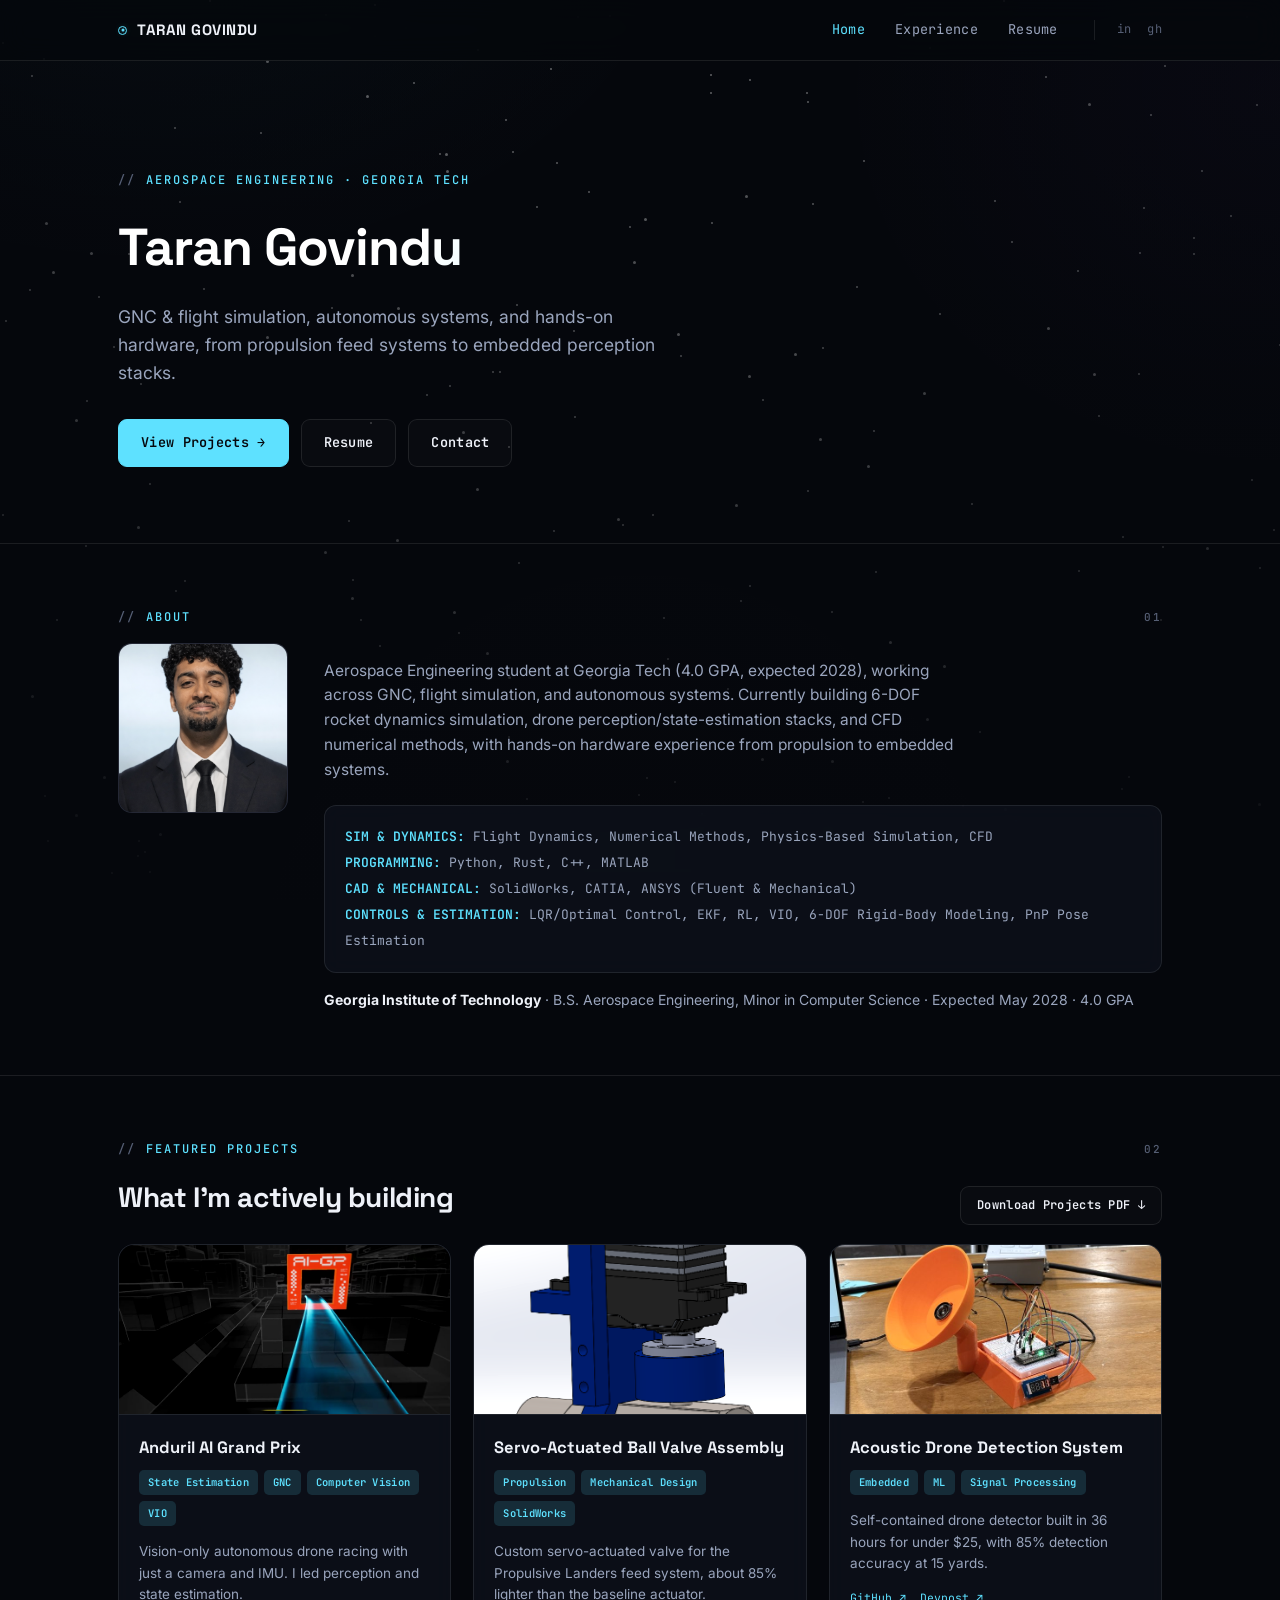
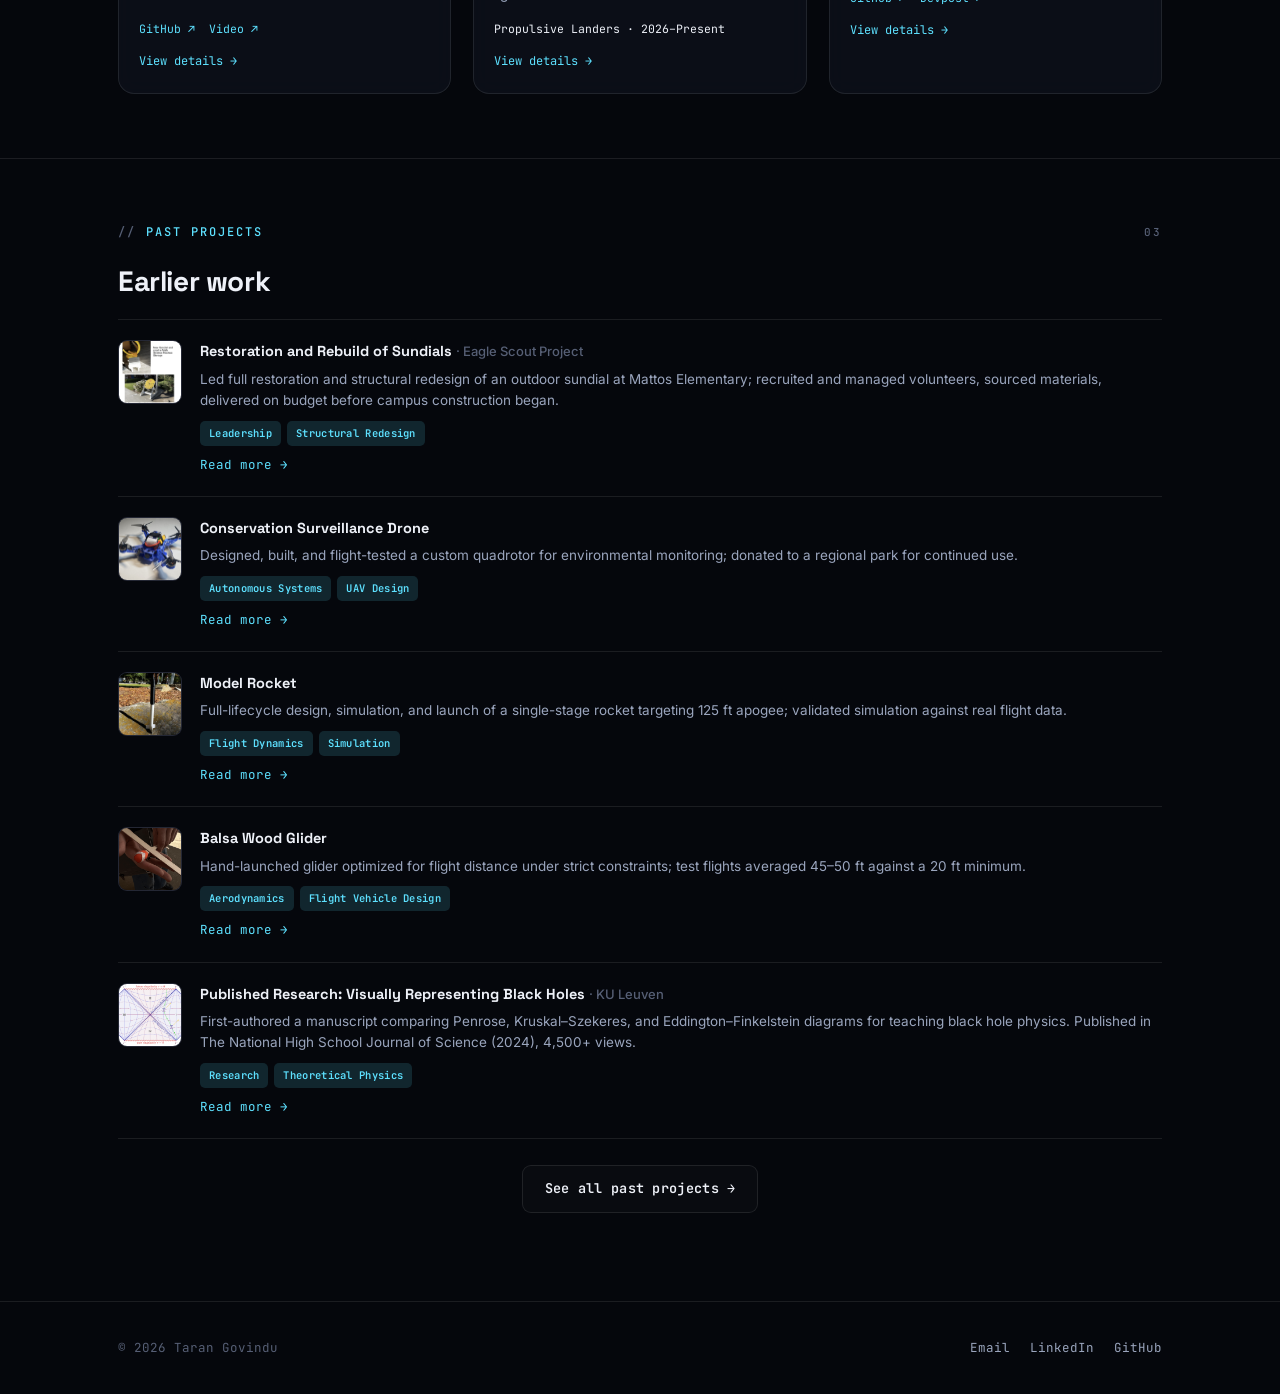
==== commit 00af8509: "Add files via upload" ====
--- a/index.html
+++ b/index.html
@@ -67,7 +67,10 @@
 <section class="bordered" id="projects">
   <div class="wrap">
     <div class="eyebrow">Featured Projects <span class="idx">02</span></div>
-    <div class="section-title">What I'm actively building</div>
+    <div class="section-title-row">
+      <div class="section-title">What I'm actively building</div>
+      <a class="btn btn-ghost btn-sm" href="assets/TaranGovindu-Projects.pdf" download>Download Projects PDF ↓</a>
+    </div>
 
     <div class="project-grid">
 
--- a/style.css
+++ b/style.css
@@ -120,6 +120,9 @@
 section{padding:64px 0;}
 section.bordered{border-bottom:1px solid var(--border);}
 .section-title{font-family:var(--display); font-size:28px; font-weight:700; margin:0 0 16px; letter-spacing:-0.4px;}
+.section-title-row{display:flex; align-items:center; justify-content:space-between; gap:16px; flex-wrap:wrap;}
+.section-title-row .section-title{margin:0 0 16px;}
+.btn-sm{padding:9px 16px; font-size:12px; white-space:nowrap;}
 
 /* orbit divider */
 .orbit-divider{
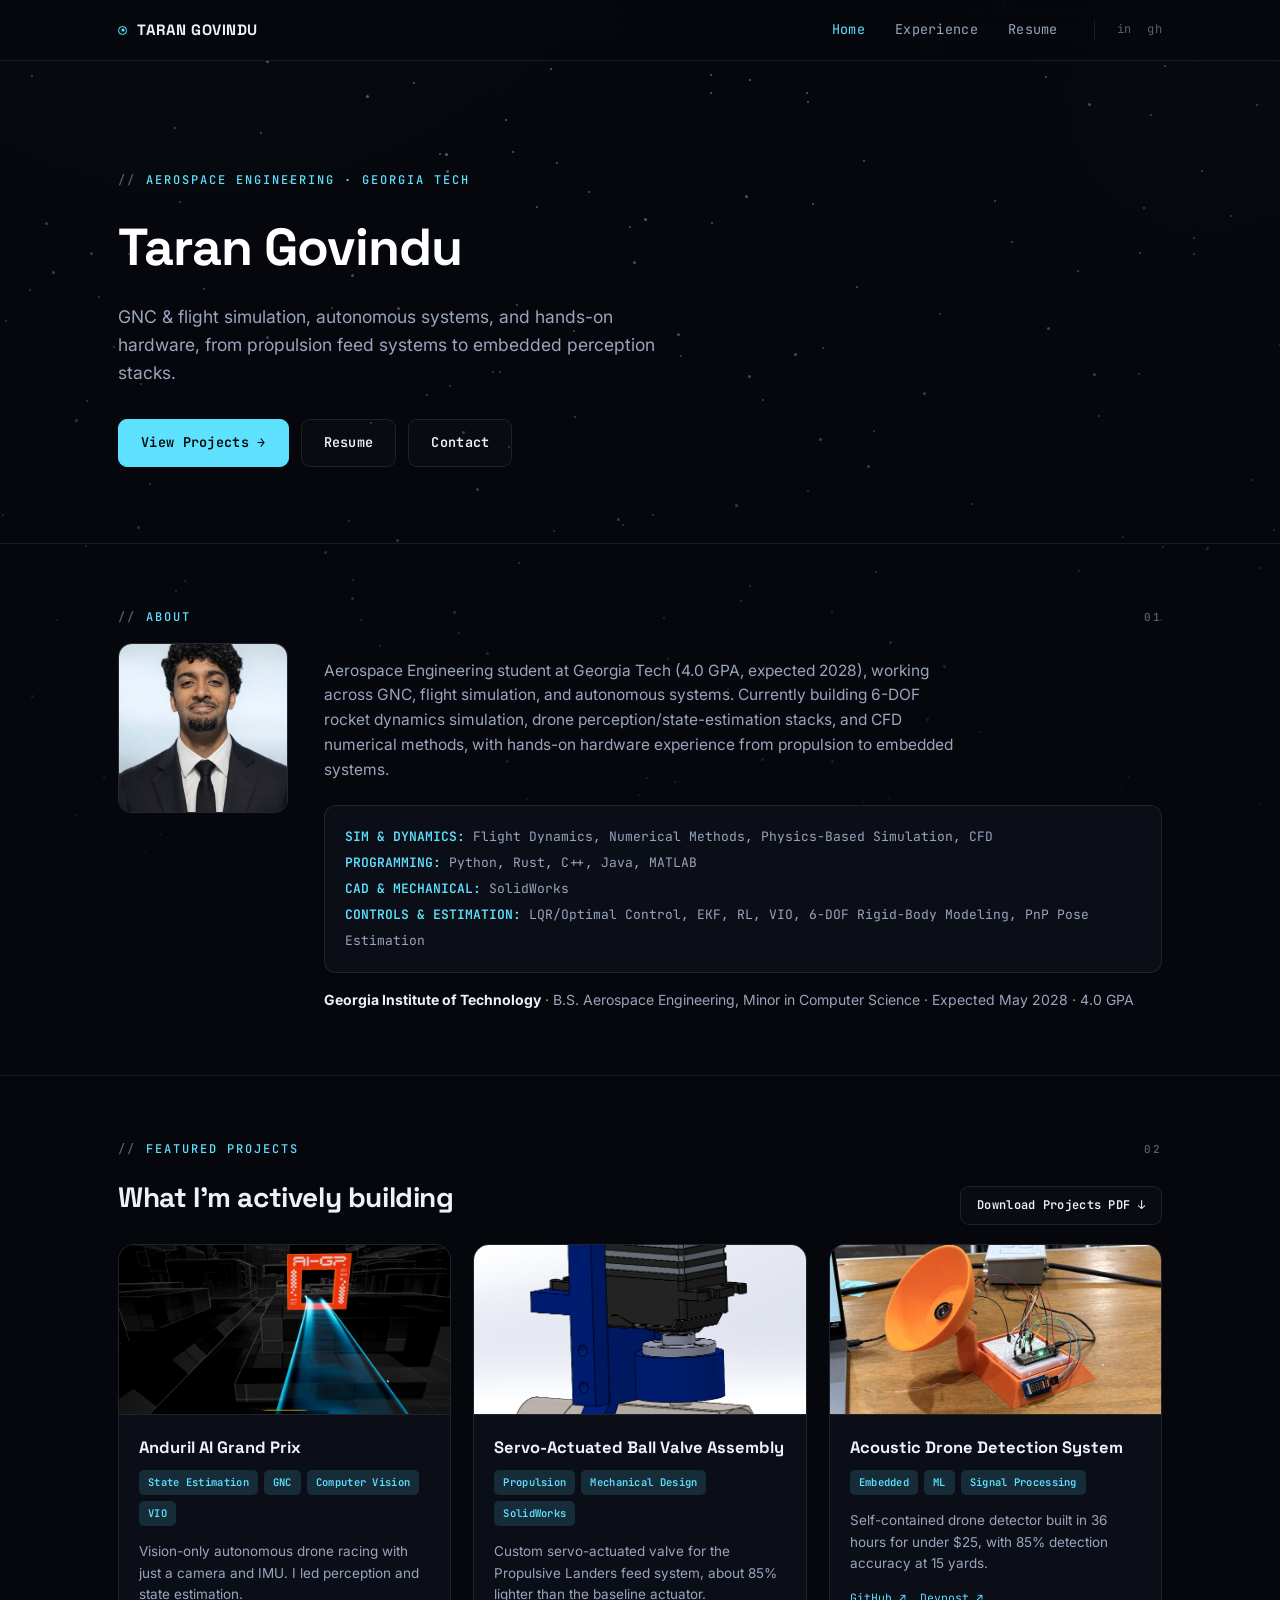
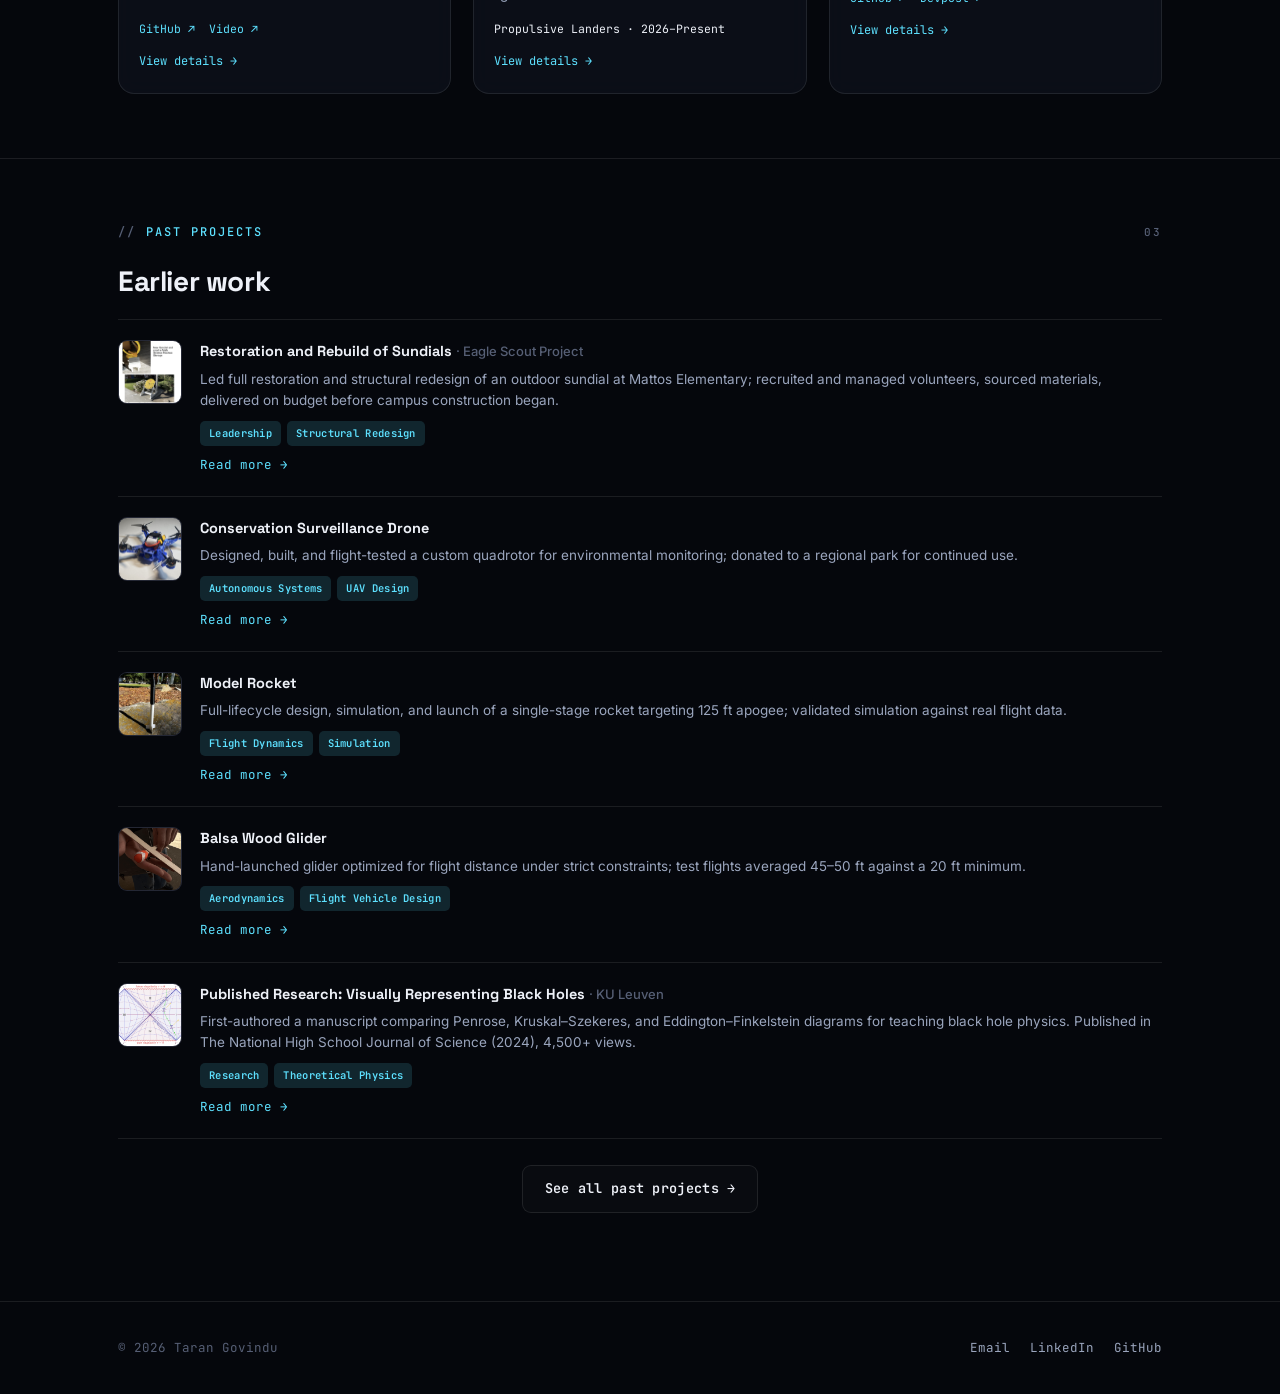
==== commit 9e637f90: "Add files via upload" ====
--- a/index.html
+++ b/index.html
@@ -54,8 +54,8 @@
         <p class="about-text">Aerospace Engineering student at Georgia Tech (4.0 GPA, expected 2028), working across GNC, flight simulation, and autonomous systems. Currently building 6-DOF rocket dynamics simulation, drone perception/state-estimation stacks, and CFD numerical methods, with hands-on hardware experience from propulsion to embedded systems.</p>
         <div class="skills-line">
           <b>SIM &amp; DYNAMICS:</b> Flight Dynamics, Numerical Methods, Physics-Based Simulation, CFD<br>
-          <b>PROGRAMMING:</b> Python, Rust, C++, MATLAB<br>
-          <b>CAD &amp; MECHANICAL:</b> SolidWorks, CATIA, ANSYS (Fluent &amp; Mechanical)<br>
+          <b>PROGRAMMING:</b> Python, Rust, C++, Java, MATLAB<br>
+          <b>CAD &amp; MECHANICAL:</b> SolidWorks<br>
           <b>CONTROLS &amp; ESTIMATION:</b> LQR/Optimal Control, EKF, RL, VIO, 6-DOF Rigid-Body Modeling, PnP Pose Estimation
         </div>
         <div class="edu-line"><b>Georgia Institute of Technology</b> · B.S. Aerospace Engineering, Minor in Computer Science · Expected May 2028 · 4.0 GPA</div>
